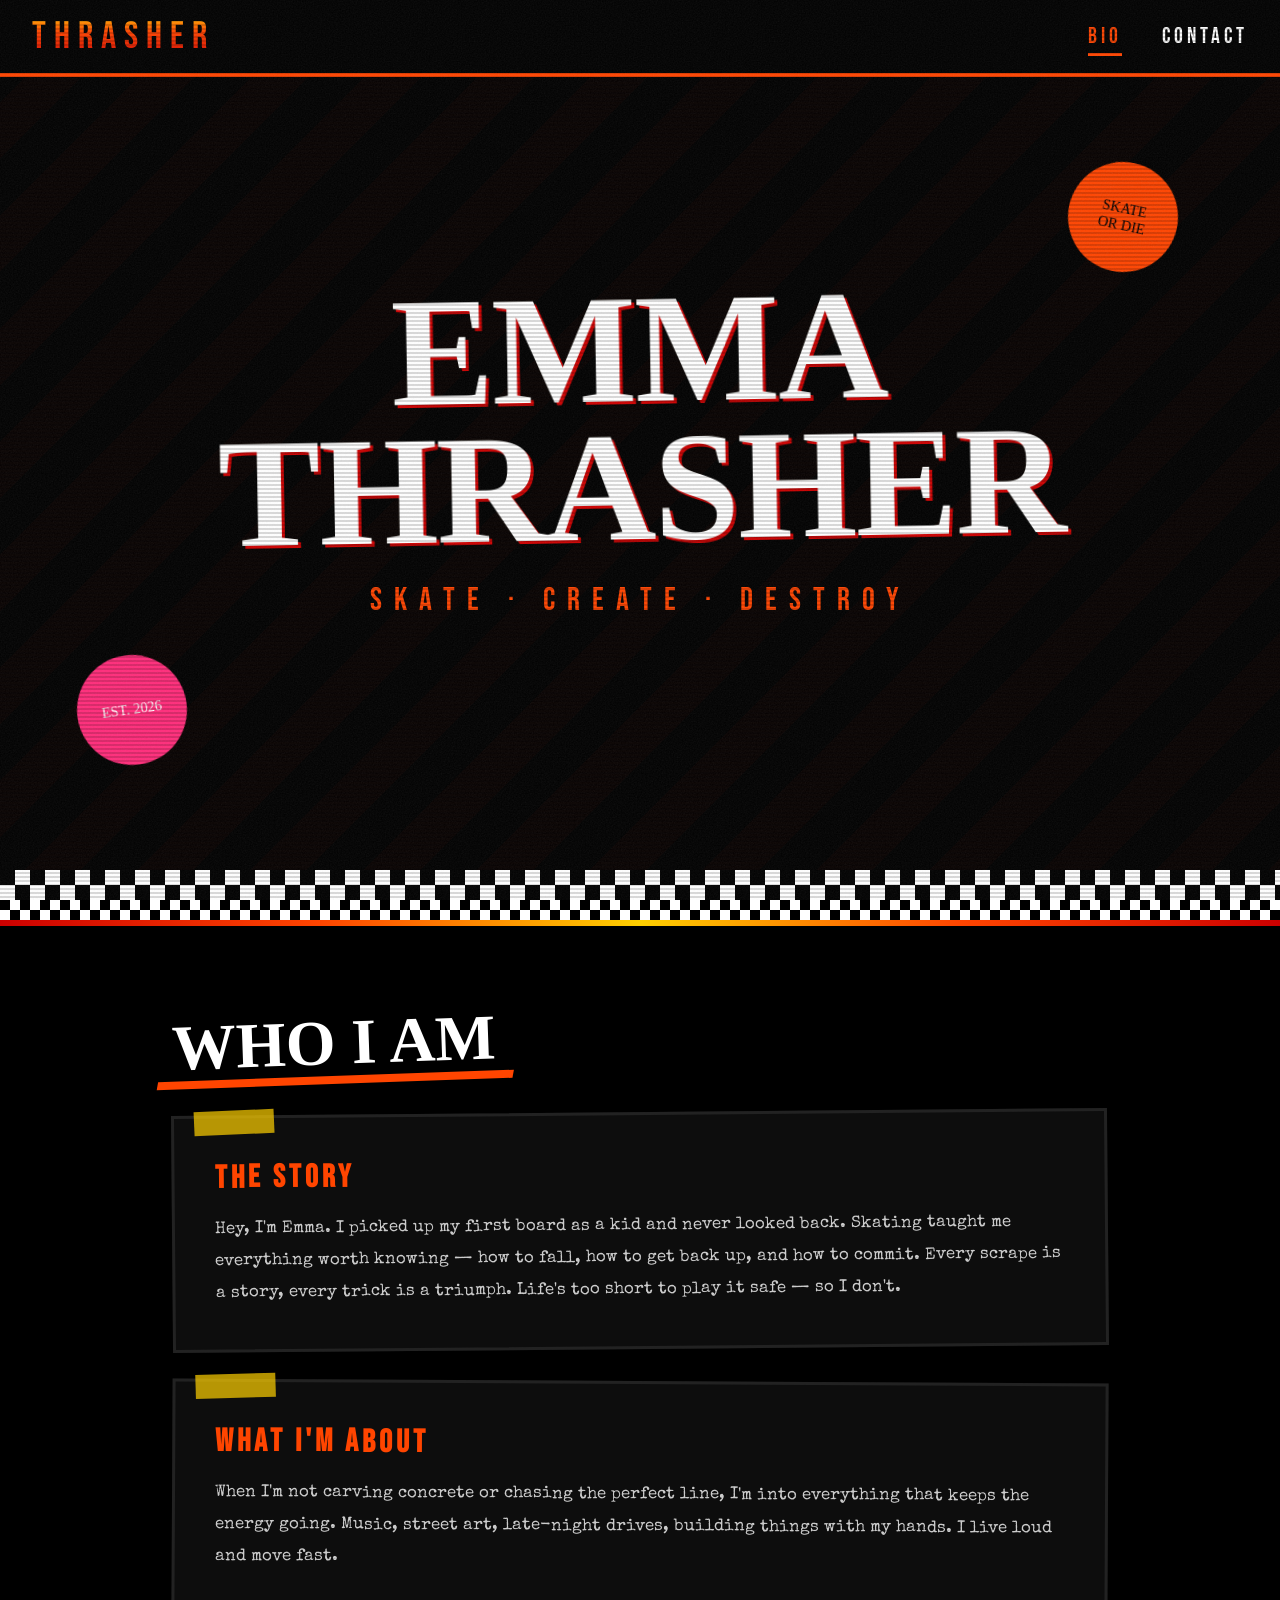
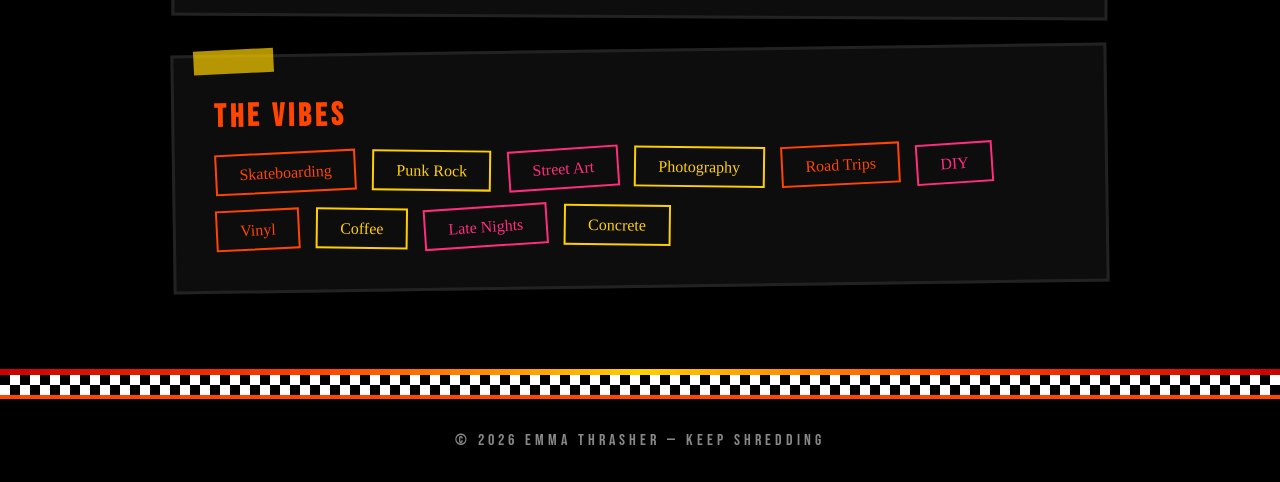
==== index.html @ 9802e32a "Initial commit: Thrasher-themed personal website Bio page and contact form with skate magazine aesth" ====
<!DOCTYPE html>
<html lang="en">
<head>
  <meta charset="UTF-8">
  <meta name="viewport" content="width=device-width, initial-scale=1.0">
  <title>EMMA THRASHER</title>
  <link rel="stylesheet" href="styles.css">
</head>
<body>

  <nav>
    <div class="logo">THRASHER</div>
    <ul class="nav-links">
      <li><a href="index.html" class="active">Bio</a></li>
      <li><a href="contact.html">Contact</a></li>
    </ul>
  </nav>

  <section class="hero">
    <div class="sticker sticker-1">SKATE OR DIE</div>
    <div class="sticker sticker-2">EST. 2026</div>
    <h1 class="hero-name">Emma<br>Thrasher</h1>
    <p class="hero-sub">Skate &middot; Create &middot; Destroy</p>
  </section>

  <div class="checker-strip"></div>
  <div class="divider"></div>

  <section class="section">
    <h2 class="section-title">Who I Am</h2>
    <div class="bio-grid">

      <div class="bio-card">
        <h2>The Story</h2>
        <p>
          Hey, I'm Emma. I picked up my first board as a kid and never looked back.
          Skating taught me everything worth knowing — how to fall, how to get back up,
          and how to commit. Every scrape is a story, every trick is a triumph. Life's
          too short to play it safe — so I don't.
        </p>
      </div>

      <div class="bio-card">
        <h2>What I'm About</h2>
        <p>
          When I'm not carving concrete or chasing the perfect line, I'm into everything
          that keeps the energy going. Music, street art, late-night drives, building
          things with my hands. I live loud and move fast.
        </p>
      </div>

      <div class="bio-card">
        <h2>The Vibes</h2>
        <div class="tag-wall">
          <span class="tag">Skateboarding</span>
          <span class="tag">Punk Rock</span>
          <span class="tag">Street Art</span>
          <span class="tag">Photography</span>
          <span class="tag">Road Trips</span>
          <span class="tag">DIY</span>
          <span class="tag">Vinyl</span>
          <span class="tag">Coffee</span>
          <span class="tag">Late Nights</span>
          <span class="tag">Concrete</span>
        </div>
      </div>

    </div>
  </section>

  <div class="divider"></div>
  <div class="checker-strip"></div>

  <footer>
    &copy; 2026 Emma Thrasher &mdash; Keep Shredding
  </footer>

</body>
</html>
---- styles.css ----
@import url('https://fonts.googleapis.com/css2?family=Permanent+Marker&family=Bebas+Neue&family=Special+Elite&display=swap');

* {
  margin: 0;
  padding: 0;
  box-sizing: border-box;
}

:root {
  --flame-orange: #ff4500;
  --flame-yellow: #ffd000;
  --flame-red: #cc0000;
  --hot-pink: #ff2d7b;
  --black: #000;
  --off-black: #0d0d0d;
  --white: #fff;
  --grey: #888;
}

html { scroll-behavior: smooth; }

body {
  background: var(--black);
  color: var(--white);
  font-family: 'Special Elite', monospace;
  overflow-x: hidden;
  cursor: crosshair;
}

/* ========= GRIT TEXTURE ========= */
body::after {
  content: '';
  position: fixed;
  inset: 0;
  background-image: url("data:image/svg+xml,%3Csvg width='300' height='300' xmlns='http://www.w3.org/2000/svg'%3E%3Cfilter id='g'%3E%3CfeTurbulence type='fractalNoise' baseFrequency='0.75' numOctaves='4'/%3E%3CfeColorMatrix type='saturate' values='0'/%3E%3C/filter%3E%3Crect width='100%25' height='100%25' filter='url(%23g)' opacity='0.08'/%3E%3C/svg%3E");
  pointer-events: none;
  z-index: 9999;
}

/* ========= SCANLINES ========= */
body::before {
  content: '';
  position: fixed;
  inset: 0;
  background: repeating-linear-gradient(
    0deg,
    transparent,
    transparent 2px,
    rgba(0,0,0,0.15) 2px,
    rgba(0,0,0,0.15) 4px
  );
  pointer-events: none;
  z-index: 9998;
}

/* ========= NAV ========= */
nav {
  position: fixed;
  top: 0;
  width: 100%;
  z-index: 1000;
  display: flex;
  justify-content: space-between;
  align-items: center;
  padding: 0.8rem 2rem;
  background: var(--black);
  border-bottom: 4px solid var(--flame-orange);
}

.logo {
  font-family: 'Bebas Neue', sans-serif;
  font-size: 2.4rem;
  letter-spacing: 8px;
  text-transform: uppercase;
  color: var(--white);
  background: linear-gradient(180deg, var(--flame-yellow) 0%, var(--flame-orange) 40%, var(--flame-red) 100%);
  -webkit-background-clip: text;
  -webkit-text-fill-color: transparent;
  background-clip: text;
  text-shadow: none;
  position: relative;
}

/* flame flicker on logo */
.logo::after {
  content: 'THRASHER';
  position: absolute;
  left: 0;
  top: 0;
  font-family: 'Bebas Neue', sans-serif;
  font-size: 2.4rem;
  letter-spacing: 8px;
  background: linear-gradient(180deg, var(--flame-yellow), var(--flame-red));
  -webkit-background-clip: text;
  -webkit-text-fill-color: transparent;
  background-clip: text;
  opacity: 0;
  animation: logo-burn 4s infinite;
}

@keyframes logo-burn {
  0%, 90%, 100% { opacity: 0; filter: blur(0); }
  92% { opacity: 0.6; filter: blur(1px); transform: translateX(-1px); }
  94% { opacity: 0; }
  96% { opacity: 0.4; filter: blur(2px); transform: translateX(1px); }
}

.nav-links {
  display: flex;
  gap: 2.5rem;
  list-style: none;
}

.nav-links a {
  font-family: 'Bebas Neue', sans-serif;
  font-size: 1.4rem;
  letter-spacing: 4px;
  text-transform: uppercase;
  text-decoration: none;
  color: var(--white);
  position: relative;
  transition: color 0.2s;
}

.nav-links a:hover {
  color: var(--flame-orange);
  animation: glitch-text 0.3s steps(2) forwards;
}

.nav-links a.active {
  color: var(--flame-orange);
}

.nav-links a.active::after {
  content: '';
  position: absolute;
  bottom: -6px;
  left: 0;
  right: 0;
  height: 3px;
  background: var(--flame-orange);
}

@keyframes glitch-text {
  0% { transform: translate(0); }
  25% { transform: translate(-2px, 1px); }
  50% { transform: translate(2px, -1px); }
  75% { transform: translate(-1px, -1px); }
  100% { transform: translate(0); }
}

/* ========= HERO ========= */
.hero {
  min-height: 100vh;
  display: flex;
  flex-direction: column;
  justify-content: center;
  align-items: center;
  text-align: center;
  padding: 2rem;
  position: relative;
  overflow: hidden;
}

/* huge diagonal stripes bg */
.hero::before {
  content: '';
  position: absolute;
  inset: -50%;
  background: repeating-linear-gradient(
    -45deg,
    transparent,
    transparent 40px,
    rgba(255,69,0,0.03) 40px,
    rgba(255,69,0,0.03) 80px
  );
  animation: stripe-scroll 20s linear infinite;
}

@keyframes stripe-scroll {
  0% { transform: translateX(0); }
  100% { transform: translateX(113px); }
}

/* checkerboard accent */
.hero::after {
  content: '';
  position: absolute;
  bottom: 0;
  left: 0;
  right: 0;
  height: 30px;
  background: repeating-conic-gradient(var(--white) 0% 25%, var(--black) 0% 50%) 0 0 / 30px 30px;
}

.hero-name {
  font-family: 'Permanent Marker', cursive;
  font-size: clamp(4rem, 12vw, 10rem);
  text-transform: uppercase;
  line-height: 0.9;
  letter-spacing: -2px;
  position: relative;
  z-index: 1;
  color: var(--white);
  /* rough text shadow stack for a "stamped" look */
  text-shadow:
    3px 3px 0 var(--flame-red),
    6px 6px 0 rgba(0,0,0,0.4);
  animation: hero-slam 0.6s cubic-bezier(0.22, 1, 0.36, 1) both;
}

@keyframes hero-slam {
  0% { transform: scale(1.8) rotate(-3deg); opacity: 0; }
  100% { transform: scale(1) rotate(-1deg); opacity: 1; }
}

.hero-sub {
  font-family: 'Bebas Neue', sans-serif;
  font-size: clamp(1.2rem, 3vw, 2rem);
  letter-spacing: 12px;
  text-transform: uppercase;
  color: var(--flame-orange);
  margin-top: 1.5rem;
  position: relative;
  z-index: 1;
  animation: fade-up 0.8s 0.3s both;
}

@keyframes fade-up {
  0% { opacity: 0; transform: translateY(30px); }
  100% { opacity: 1; transform: translateY(0); }
}

/* sticker badge */
.sticker {
  position: absolute;
  z-index: 2;
  font-family: 'Permanent Marker', cursive;
  font-size: 0.9rem;
  padding: 0.8rem 1.5rem;
  border-radius: 50%;
  width: 110px;
  height: 110px;
  display: flex;
  align-items: center;
  justify-content: center;
  text-align: center;
  line-height: 1.2;
}

.sticker-1 {
  top: 18%;
  right: 8%;
  background: var(--flame-orange);
  color: var(--black);
  transform: rotate(12deg);
  animation: sticker-pop 0.5s 0.8s both;
}

.sticker-2 {
  bottom: 15%;
  left: 6%;
  background: var(--hot-pink);
  color: var(--white);
  transform: rotate(-8deg);
  animation: sticker-pop 0.5s 1s both;
}

@keyframes sticker-pop {
  0% { transform: scale(0) rotate(0deg); }
  60% { transform: scale(1.2) rotate(15deg); }
  100% { transform: scale(1) rotate(var(--r, 12deg)); }
}

.sticker-2 { --r: -8deg; }

/* ========= SECTION DIVIDER ========= */
.divider {
  height: 6px;
  background: linear-gradient(90deg, var(--flame-red), var(--flame-orange), var(--flame-yellow), var(--flame-orange), var(--flame-red));
  position: relative;
}

/* ========= CONTENT SECTIONS ========= */
.section {
  padding: 5rem 2rem;
  max-width: 1000px;
  margin: 0 auto;
  position: relative;
}

.section-title {
  font-family: 'Permanent Marker', cursive;
  font-size: clamp(2.5rem, 6vw, 4rem);
  text-transform: uppercase;
  color: var(--white);
  margin-bottom: 2rem;
  display: inline-block;
  position: relative;
  transform: rotate(-2deg);
}

.section-title::after {
  content: '';
  position: absolute;
  bottom: -4px;
  left: -5%;
  width: 110%;
  height: 8px;
  background: var(--flame-orange);
  transform: skewX(-12deg);
}

/* ========= BIO CARDS ========= */
.bio-grid {
  display: grid;
  gap: 2rem;
}

.bio-card {
  background: var(--off-black);
  border: 3px solid #222;
  padding: 2.5rem;
  position: relative;
  transform: rotate(var(--tilt, 0deg));
  transition: transform 0.3s, border-color 0.3s;
}

.bio-card:hover {
  transform: rotate(0deg) scale(1.01);
  border-color: var(--flame-orange);
}

.bio-card:nth-child(1) { --tilt: -0.5deg; }
.bio-card:nth-child(2) { --tilt: 0.3deg; }
.bio-card:nth-child(3) { --tilt: -0.8deg; }

/* tape strip on top corner */
.bio-card::before {
  content: '';
  position: absolute;
  top: -8px;
  left: 20px;
  width: 80px;
  height: 24px;
  background: rgba(255, 208, 0, 0.7);
  transform: rotate(-2deg);
}

.bio-card h2 {
  font-family: 'Bebas Neue', sans-serif;
  font-size: 2rem;
  letter-spacing: 4px;
  text-transform: uppercase;
  color: var(--flame-orange);
  margin-bottom: 1rem;
}

.bio-card p {
  font-size: 1.05rem;
  line-height: 1.9;
  color: #ccc;
}

/* ========= INTERESTS TAGS ========= */
.tag-wall {
  display: flex;
  flex-wrap: wrap;
  gap: 1rem;
  margin-top: 0.5rem;
}

.tag {
  display: inline-block;
  padding: 0.6rem 1.4rem;
  font-family: 'Permanent Marker', cursive;
  font-size: 1rem;
  border: 2px solid;
  transform: rotate(var(--r, 0deg));
  transition: all 0.2s;
  cursor: default;
}

.tag:hover {
  transform: rotate(0deg) scale(1.1);
  color: var(--black) !important;
}

.tag:nth-child(odd) { --r: -2deg; border-color: var(--flame-orange); color: var(--flame-orange); }
.tag:nth-child(even) { --r: 1.5deg; border-color: var(--flame-yellow); color: var(--flame-yellow); }
.tag:nth-child(3n) { --r: -3deg; border-color: var(--hot-pink); color: var(--hot-pink); }

.tag:nth-child(odd):hover { background: var(--flame-orange); }
.tag:nth-child(even):hover { background: var(--flame-yellow); }
.tag:nth-child(3n):hover { background: var(--hot-pink); }

/* ========= CONTACT FORM ========= */
.contact-wrap {
  max-width: 650px;
  margin: 0 auto;
  padding: 5rem 2rem;
}

.contact-form {
  background: var(--off-black);
  border: 3px solid #222;
  padding: 3rem;
  position: relative;
  transform: rotate(-0.5deg);
}

/* tape strips */
.contact-form::before,
.contact-form::after {
  content: '';
  position: absolute;
  width: 90px;
  height: 24px;
  background: rgba(255, 208, 0, 0.7);
}
.contact-form::before { top: -8px; left: 25px; transform: rotate(-3deg); }
.contact-form::after { top: -8px; right: 25px; transform: rotate(2deg); }

.form-group {
  margin-bottom: 2rem;
}

.form-group label {
  display: block;
  font-family: 'Permanent Marker', cursive;
  font-size: 1.1rem;
  color: var(--flame-orange);
  margin-bottom: 0.5rem;
  transform: rotate(-1deg);
}

.form-group input,
.form-group textarea {
  width: 100%;
  padding: 1rem;
  background: var(--black);
  border: 2px solid #333;
  color: var(--white);
  font-family: 'Special Elite', monospace;
  font-size: 1rem;
  transition: border-color 0.3s, box-shadow 0.3s;
}

.form-group input:focus,
.form-group textarea:focus {
  outline: none;
  border-color: var(--flame-orange);
  box-shadow: 0 0 20px rgba(255, 69, 0, 0.2);
}

.form-group input::placeholder,
.form-group textarea::placeholder {
  color: #444;
  font-style: italic;
}

.form-group textarea {
  min-height: 180px;
  resize: vertical;
}

.submit-btn {
  display: block;
  width: 100%;
  padding: 1.2rem;
  background: var(--flame-orange);
  color: var(--black);
  font-family: 'Bebas Neue', sans-serif;
  font-size: 1.8rem;
  letter-spacing: 6px;
  text-transform: uppercase;
  border: none;
  cursor: pointer;
  position: relative;
  overflow: hidden;
  transition: transform 0.2s;
}

.submit-btn:hover {
  transform: scale(1.02) rotate(-0.5deg);
  background: var(--flame-yellow);
}

.submit-btn:active {
  transform: scale(0.98);
}

/* glitch flash on hover */
.submit-btn::after {
  content: '';
  position: absolute;
  inset: 0;
  background: var(--flame-red);
  opacity: 0;
  transition: opacity 0.1s;
}

.submit-btn:hover::after {
  animation: btn-flash 0.4s steps(3);
}

@keyframes btn-flash {
  0% { opacity: 0; }
  33% { opacity: 0.3; }
  66% { opacity: 0; }
  100% { opacity: 0; }
}

.form-status {
  text-align: center;
  margin-top: 1.2rem;
  font-family: 'Permanent Marker', cursive;
  font-size: 1.2rem;
  color: var(--flame-yellow);
  display: none;
}

/* ========= FOOTER ========= */
footer {
  border-top: 4px solid var(--flame-orange);
  text-align: center;
  padding: 2rem;
  font-family: 'Bebas Neue', sans-serif;
  font-size: 1rem;
  letter-spacing: 4px;
  color: var(--grey);
  text-transform: uppercase;
}

/* ========= CHECKERBOARD TOP STRIP ========= */
.checker-strip {
  height: 20px;
  background: repeating-conic-gradient(var(--white) 0% 25%, var(--black) 0% 50%) 0 0 / 20px 20px;
}

/* ========= RESPONSIVE ========= */
@media (max-width: 600px) {
  nav { padding: 0.6rem 1rem; }
  .logo { font-size: 1.6rem; letter-spacing: 4px; }
  .nav-links { gap: 1.5rem; }
  .nav-links a { font-size: 1.1rem; letter-spacing: 2px; }
  .bio-card { padding: 1.5rem; }
  .contact-form { padding: 1.5rem; }
  .sticker { display: none; }
}
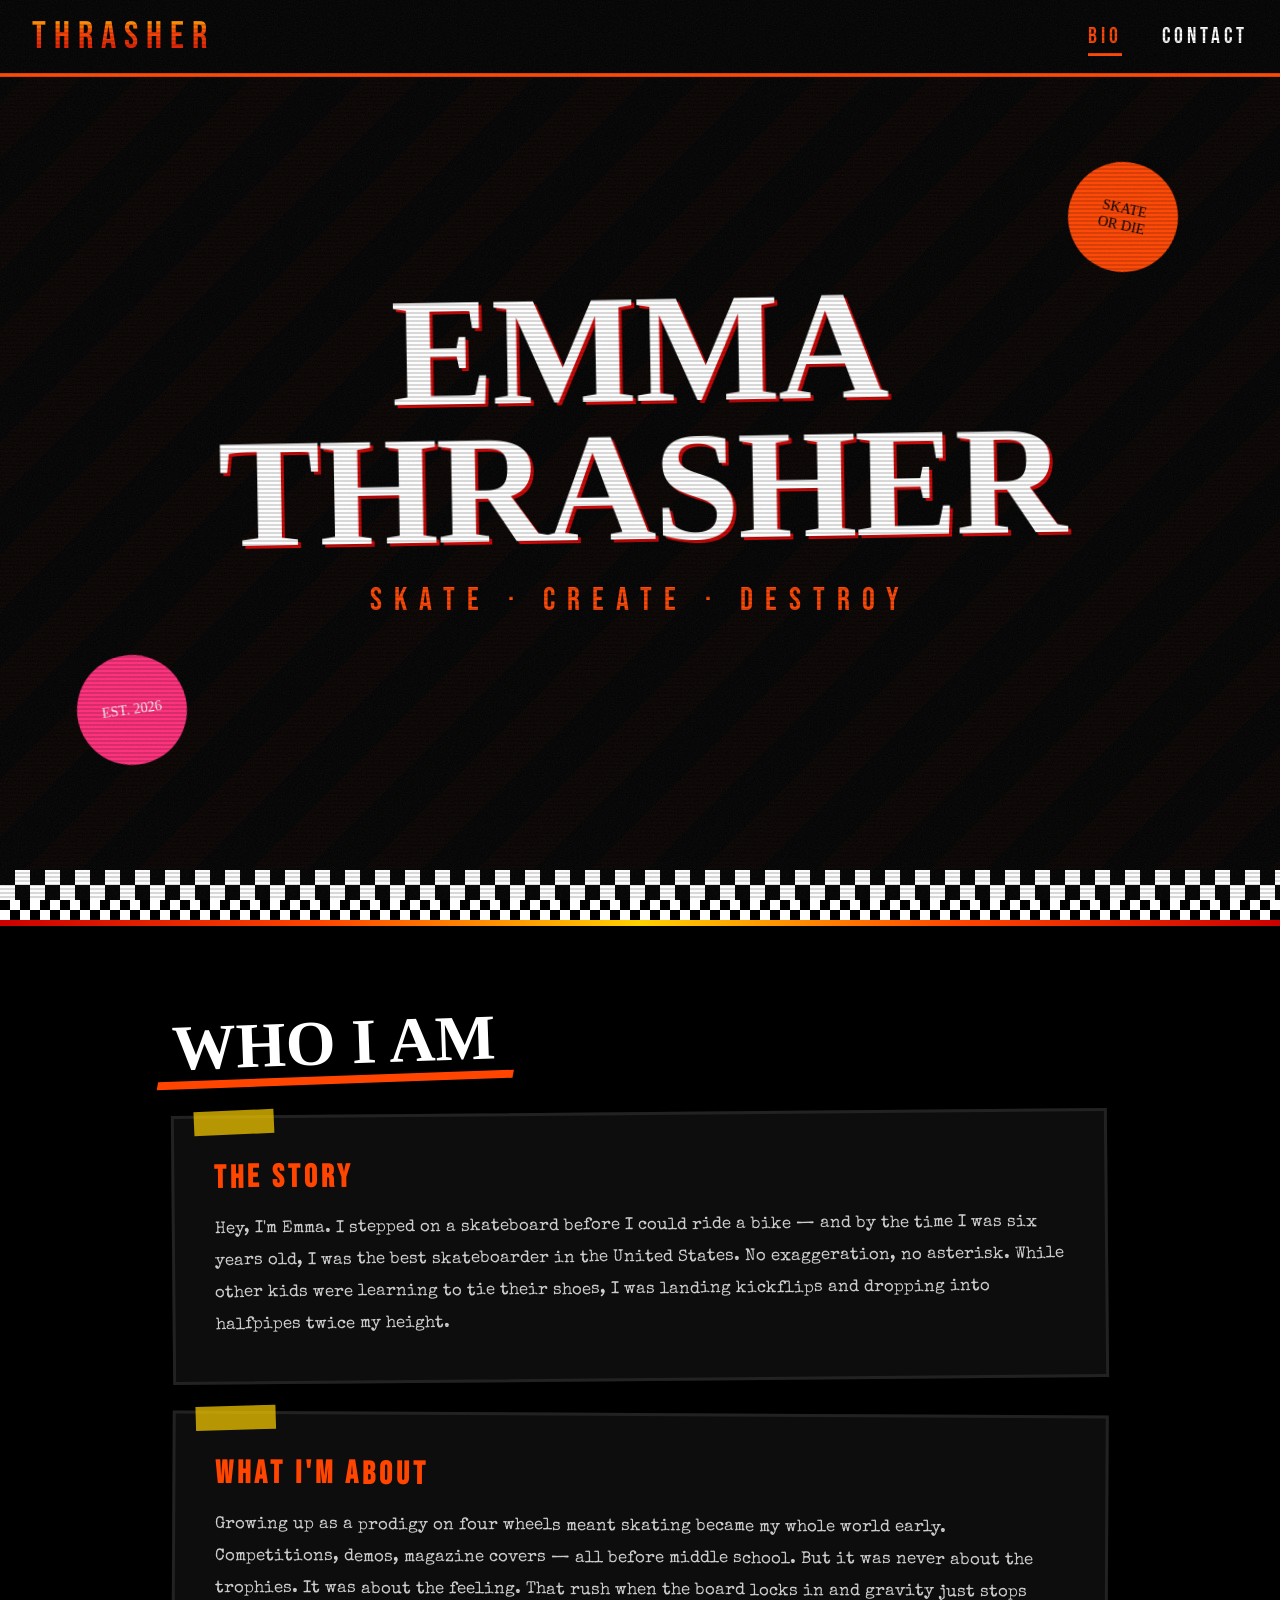
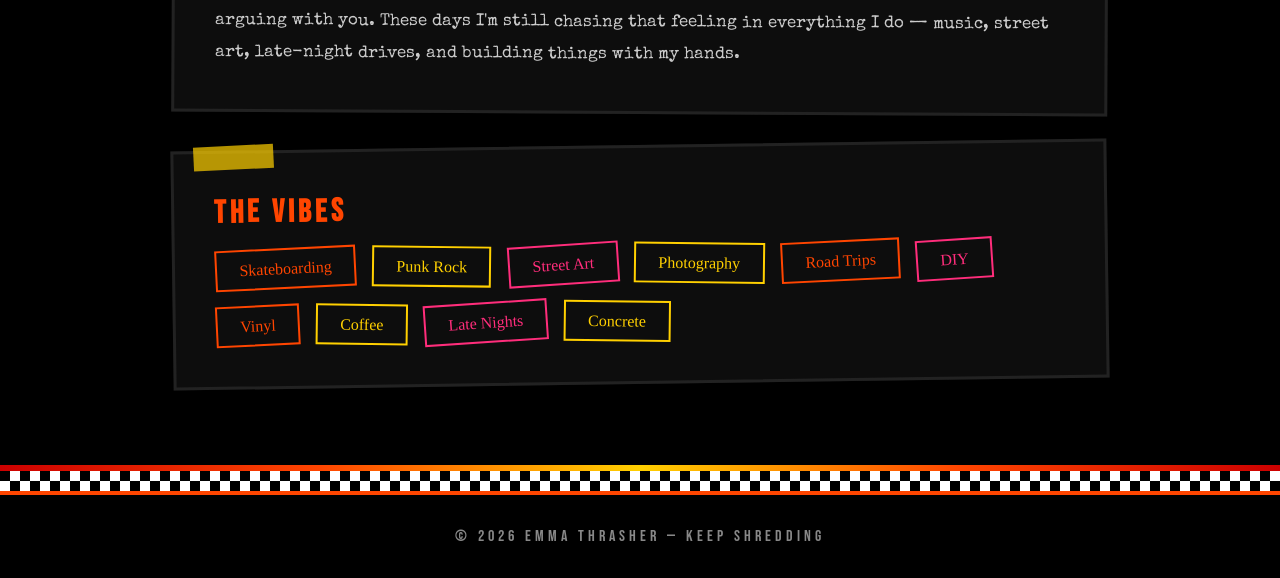
==== commit a64e14d3: "Update bio copy with skating prodigy origin story Rewrote "The Story" and "What I'm About" sections " ====
--- a/index.html
+++ b/index.html
@@ -33,19 +33,22 @@
       <div class="bio-card">
         <h2>The Story</h2>
         <p>
-          Hey, I'm Emma. I picked up my first board as a kid and never looked back.
-          Skating taught me everything worth knowing — how to fall, how to get back up,
-          and how to commit. Every scrape is a story, every trick is a triumph. Life's
-          too short to play it safe — so I don't.
+          Hey, I'm Emma. I stepped on a skateboard before I could ride a bike — and by
+          the time I was six years old, I was the best skateboarder in the United States.
+          No exaggeration, no asterisk. While other kids were learning to tie their shoes,
+          I was landing kickflips and dropping into halfpipes twice my height.
         </p>
       </div>
 
       <div class="bio-card">
         <h2>What I'm About</h2>
         <p>
-          When I'm not carving concrete or chasing the perfect line, I'm into everything
-          that keeps the energy going. Music, street art, late-night drives, building
-          things with my hands. I live loud and move fast.
+          Growing up as a prodigy on four wheels meant skating became my whole world early.
+          Competitions, demos, magazine covers — all before middle school. But it was never
+          about the trophies. It was about the feeling. That rush when the board locks in
+          and gravity just stops arguing with you. These days I'm still chasing that feeling
+          in everything I do — music, street art, late-night drives, and building things
+          with my hands.
         </p>
       </div>
 
